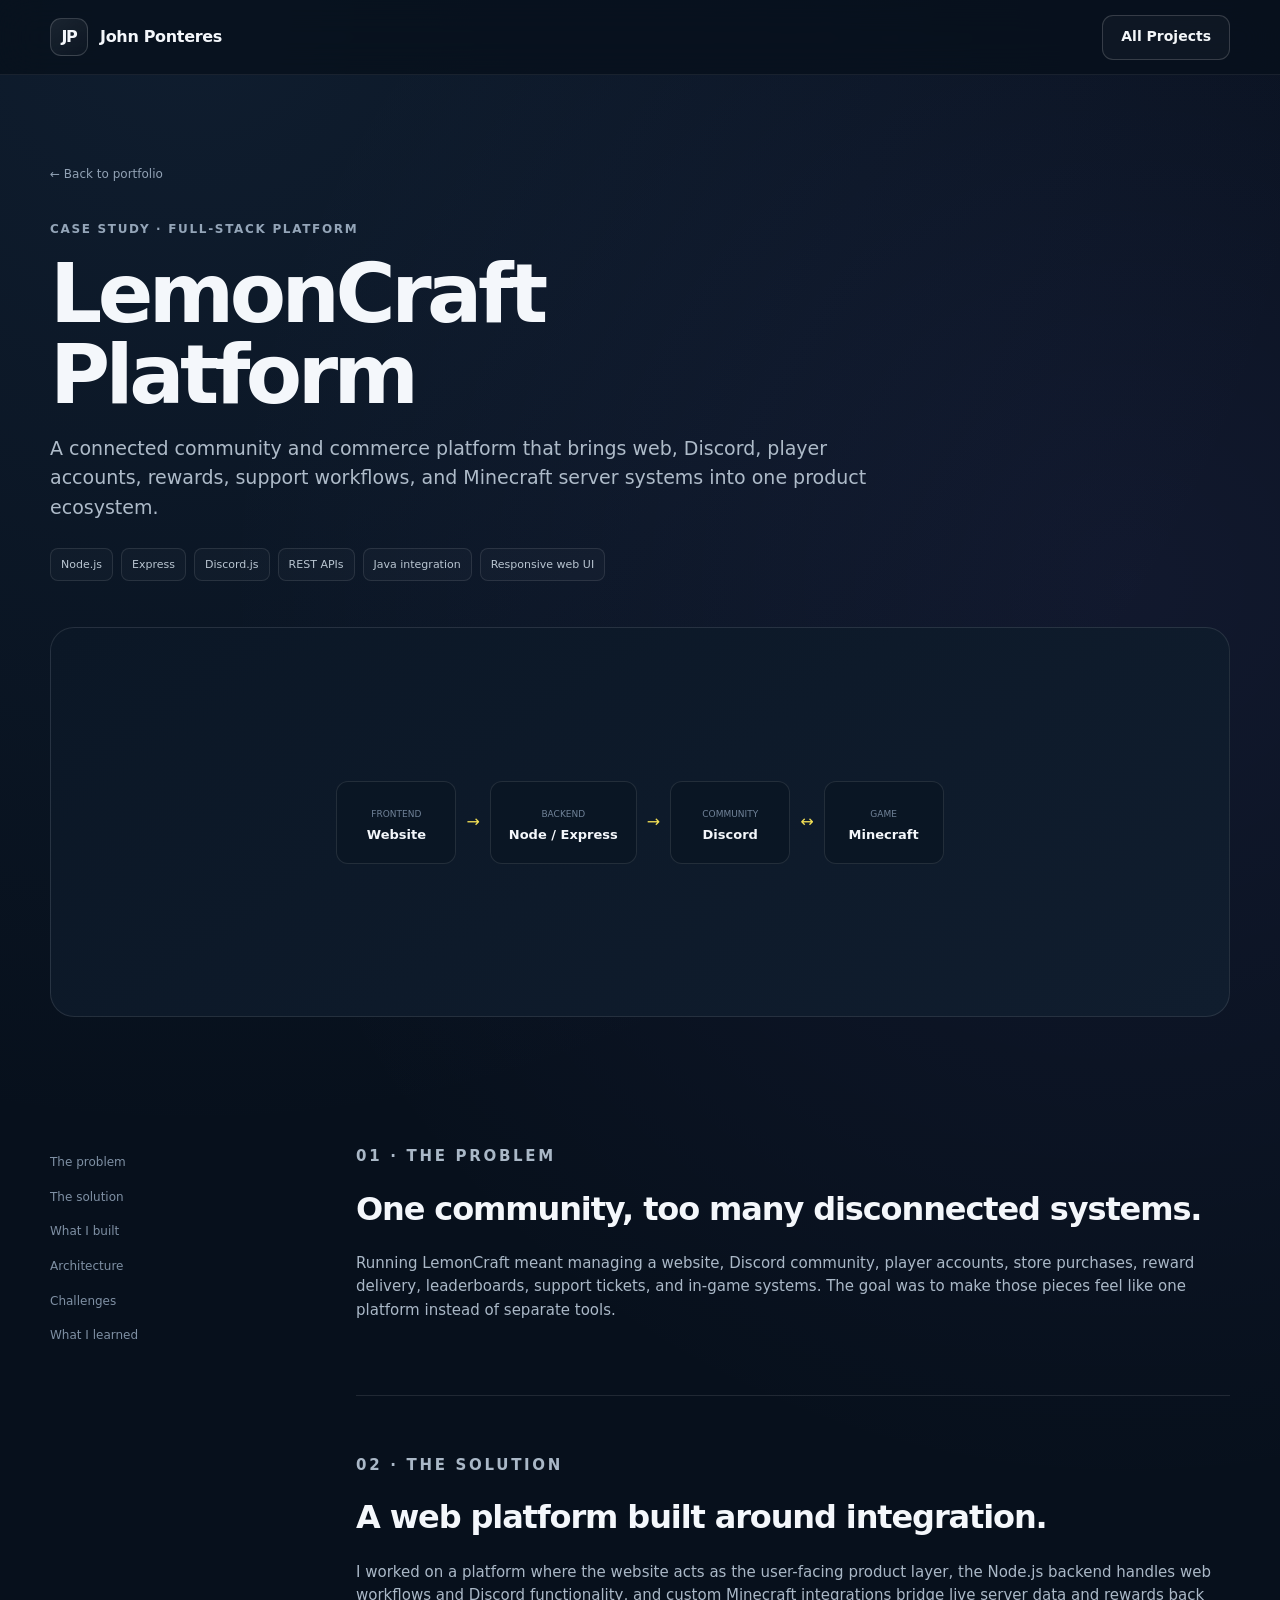
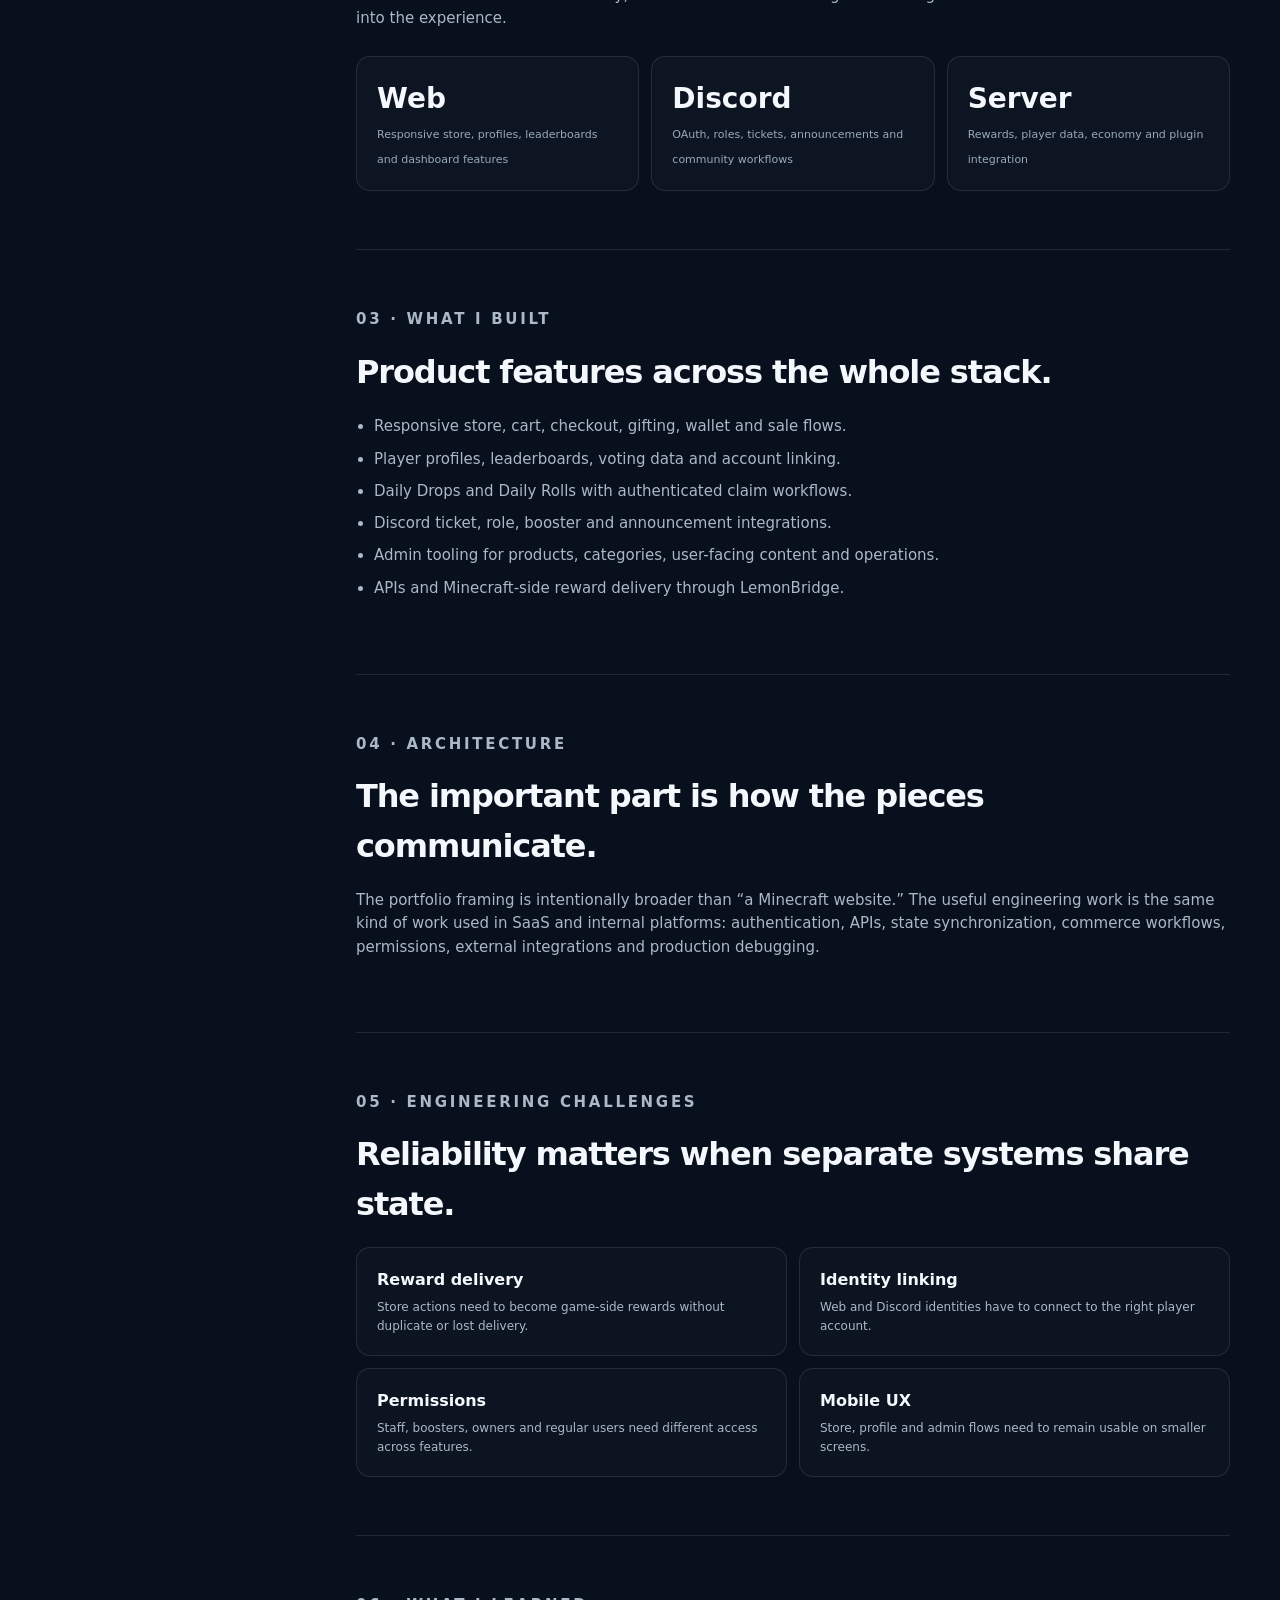
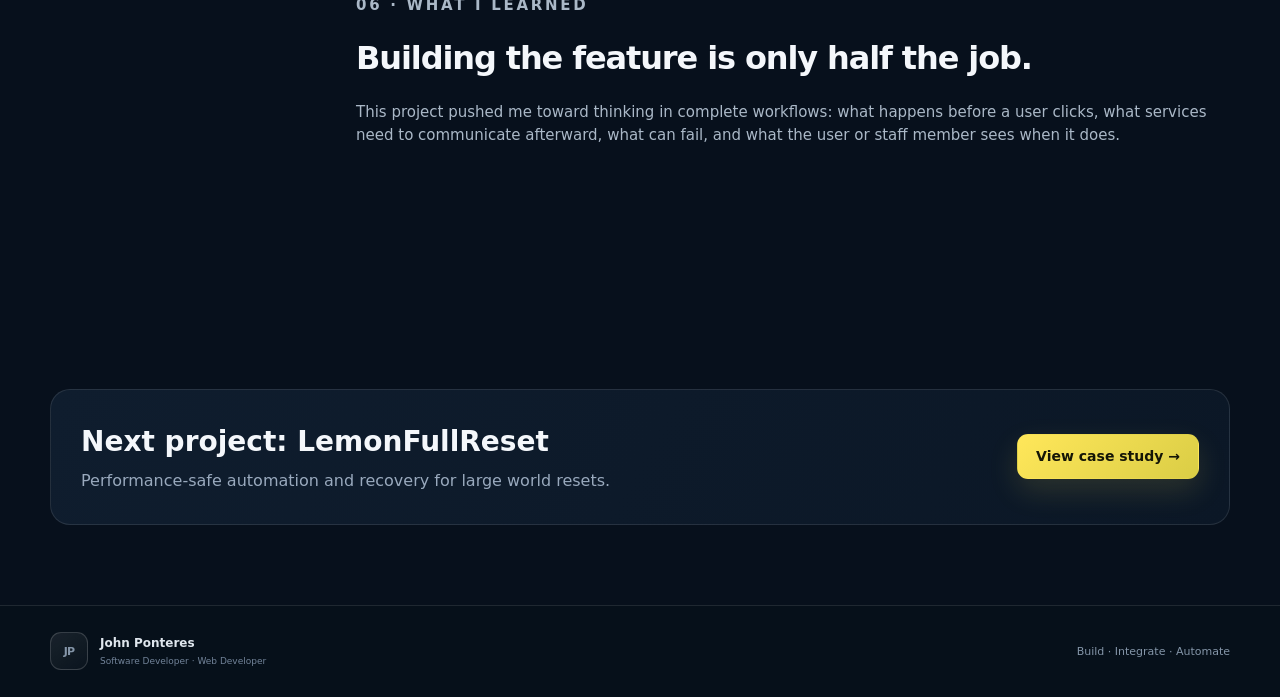
==== projects/lemoncraft.html @ 07e92867 "Move portfolio site to repository root" ====
<!doctype html><html lang="en"><head><meta charset="utf-8"><meta name="viewport" content="width=device-width,initial-scale=1"><title>LemonCraft Platform — John Ponteres</title><link rel="stylesheet" href="../case-study.css"></head><body>
<header class="nav-wrap"><nav class="nav container"><a class="brand" href="../index.html"><span class="brand-mark">JP</span><span class="brand-name">John Ponteres</span></a><a class="btn btn-ghost" href="../index.html#projects">All Projects</a></nav></header>
<main><section class="container case-hero"><a class="back-link" href="../index.html#projects">← Back to portfolio</a><div class="case-kicker">CASE STUDY · FULL-STACK PLATFORM</div><h1 class="case-title">LemonCraft Platform</h1><p class="case-lede">A connected community and commerce platform that brings web, Discord, player accounts, rewards, support workflows, and Minecraft server systems into one product ecosystem.</p><div class="case-meta"><span>Node.js</span><span>Express</span><span>Discord.js</span><span>REST APIs</span><span>Java integration</span><span>Responsive web UI</span></div>
<div class="case-visual"><div class="flow"><div class="flow-box"><small>FRONTEND</small><b>Website</b></div><span class="flow-arrow">→</span><div class="flow-box"><small>BACKEND</small><b>Node / Express</b></div><span class="flow-arrow">→</span><div class="flow-box"><small>COMMUNITY</small><b>Discord</b></div><span class="flow-arrow">↔</span><div class="flow-box"><small>GAME</small><b>Minecraft</b></div></div></div></section>
<div class="container case-content"><aside class="case-sidebar"><a href="#problem">The problem</a><a href="#solution">The solution</a><a href="#features">What I built</a><a href="#architecture">Architecture</a><a href="#challenges">Challenges</a><a href="#learning">What I learned</a></aside><div class="case-main">
<section id="problem"><p class="eyebrow">01 · THE PROBLEM</p><h2>One community, too many disconnected systems.</h2><p>Running LemonCraft meant managing a website, Discord community, player accounts, store purchases, reward delivery, leaderboards, support tickets, and in-game systems. The goal was to make those pieces feel like one platform instead of separate tools.</p></section>
<section id="solution"><p class="eyebrow">02 · THE SOLUTION</p><h2>A web platform built around integration.</h2><p>I worked on a platform where the website acts as the user-facing product layer, the Node.js backend handles web workflows and Discord functionality, and custom Minecraft integrations bridge live server data and rewards back into the experience.</p><div class="metric-row"><div class="metric"><strong>Web</strong><span>Responsive store, profiles, leaderboards and dashboard features</span></div><div class="metric"><strong>Discord</strong><span>OAuth, roles, tickets, announcements and community workflows</span></div><div class="metric"><strong>Server</strong><span>Rewards, player data, economy and plugin integration</span></div></div></section>
<section id="features"><p class="eyebrow">03 · WHAT I BUILT</p><h2>Product features across the whole stack.</h2><ul><li>Responsive store, cart, checkout, gifting, wallet and sale flows.</li><li>Player profiles, leaderboards, voting data and account linking.</li><li>Daily Drops and Daily Rolls with authenticated claim workflows.</li><li>Discord ticket, role, booster and announcement integrations.</li><li>Admin tooling for products, categories, user-facing content and operations.</li><li>APIs and Minecraft-side reward delivery through LemonBridge.</li></ul></section>
<section id="architecture"><p class="eyebrow">04 · ARCHITECTURE</p><h2>The important part is how the pieces communicate.</h2><p>The portfolio framing is intentionally broader than “a Minecraft website.” The useful engineering work is the same kind of work used in SaaS and internal platforms: authentication, APIs, state synchronization, commerce workflows, permissions, external integrations and production debugging.</p></section>
<section id="challenges"><p class="eyebrow">05 · ENGINEERING CHALLENGES</p><h2>Reliability matters when separate systems share state.</h2><div class="lessons"><div class="lesson"><b>Reward delivery</b><p>Store actions need to become game-side rewards without duplicate or lost delivery.</p></div><div class="lesson"><b>Identity linking</b><p>Web and Discord identities have to connect to the right player account.</p></div><div class="lesson"><b>Permissions</b><p>Staff, boosters, owners and regular users need different access across features.</p></div><div class="lesson"><b>Mobile UX</b><p>Store, profile and admin flows need to remain usable on smaller screens.</p></div></div></section>
<section id="learning"><p class="eyebrow">06 · WHAT I LEARNED</p><h2>Building the feature is only half the job.</h2><p>This project pushed me toward thinking in complete workflows: what happens before a user clicks, what services need to communicate afterward, what can fail, and what the user or staff member sees when it does.</p></section>
</div></div>
<section class="container case-footer-cta"><div class="case-footer-card"><div><h2>Next project: LemonFullReset</h2><p>Performance-safe automation and recovery for large world resets.</p></div><a class="btn btn-accent" href="lemonfullreset.html">View case study →</a></div></section></main><footer><div class="container footer-inner"><div class="brand"><span class="brand-mark">JP</span><div><b>John Ponteres</b><small>Software Developer · Web Developer</small></div></div><p>Build · Integrate · Automate</p></div></footer></body></html>
---- case-study.css ----
@import url('../styles.css');
.case-hero{padding:86px 0 58px}.back-link{display:inline-flex;gap:8px;color:#91a1b4;font-size:12px;margin-bottom:36px}.case-kicker{display:flex;align-items:center;gap:10px;color:#94a5b8;font-size:12px;letter-spacing:.14em;font-weight:750}.case-title{font-size:clamp(46px,7vw,82px);letter-spacing:-.055em;line-height:.98;margin:16px 0 18px}.case-lede{font-size:19px;color:#aebbc9;max-width:820px}.case-meta{display:flex;flex-wrap:wrap;gap:8px;margin-top:26px}.case-meta span{border:1px solid var(--line);background:rgba(255,255,255,.025);padding:7px 10px;border-radius:8px;font-size:11px;color:#b9c5d1}.case-visual{margin:46px 0 0;border:1px solid var(--line);border-radius:24px;background:linear-gradient(145deg,#0b1726,#101d2e);min-height:390px;display:grid;place-items:center;padding:30px;overflow:hidden}.case-content{display:grid;grid-template-columns:250px 1fr;gap:56px;padding:70px 0}.case-sidebar{position:sticky;top:100px;height:max-content}.case-sidebar a{display:block;color:#7f90a4;font-size:12px;padding:8px 0}.case-sidebar a:hover{color:#fff}.case-main section{padding:0 0 58px;margin-bottom:58px;border-bottom:1px solid var(--line)}.case-main section:last-child{border-bottom:0}.case-main h2{font-size:32px;letter-spacing:-.035em;margin:0 0 18px}.case-main h3{font-size:19px;margin:28px 0 10px}.case-main p,.case-main li{color:#aab8c7;font-size:15px}.case-main ul{padding-left:18px}.case-main li{margin:9px 0}.metric-row{display:grid;grid-template-columns:repeat(3,1fr);gap:12px;margin-top:26px}.metric{border:1px solid var(--line);background:rgba(255,255,255,.025);border-radius:14px;padding:20px}.metric strong{display:block;font-size:28px}.metric span{color:var(--muted);font-size:11px}.flow{display:grid;grid-template-columns:repeat(7,auto);gap:10px;align-items:center;justify-content:center;width:100%}.flow-box{min-width:120px;border:1px solid var(--line);border-radius:12px;padding:18px;text-align:center;background:#0a1624}.flow-box b{display:block;font-size:13px}.flow-box small{color:#718399;font-size:9px}.flow-arrow{color:var(--accent)}.case-terminal{width:min(100%,760px)}.lessons{display:grid;grid-template-columns:1fr 1fr;gap:12px}.lesson{border:1px solid var(--line);border-radius:14px;padding:20px;background:rgba(255,255,255,.02)}.lesson b{display:block;margin-bottom:5px}.lesson p{font-size:12px;margin:0}.case-footer-cta{padding:40px 0 80px}.case-footer-card{border:1px solid var(--line);border-radius:20px;padding:30px;display:flex;align-items:center;justify-content:space-between;gap:24px;background:linear-gradient(120deg,#0f1d2e,#0b1726)}.case-footer-card h2{margin:0;font-size:28px}.case-footer-card p{color:var(--muted);margin:6px 0 0}
@media(max-width:780px){.case-content{grid-template-columns:1fr;gap:20px}.case-sidebar{position:static;display:flex;gap:15px;overflow:auto;padding-bottom:10px}.case-sidebar a{white-space:nowrap}.metric-row{grid-template-columns:1fr}.lessons{grid-template-columns:1fr}.flow{grid-template-columns:1fr}.flow-arrow{transform:rotate(90deg);text-align:center}.case-footer-card{flex-direction:column;align-items:flex-start}.case-visual{min-height:320px}}
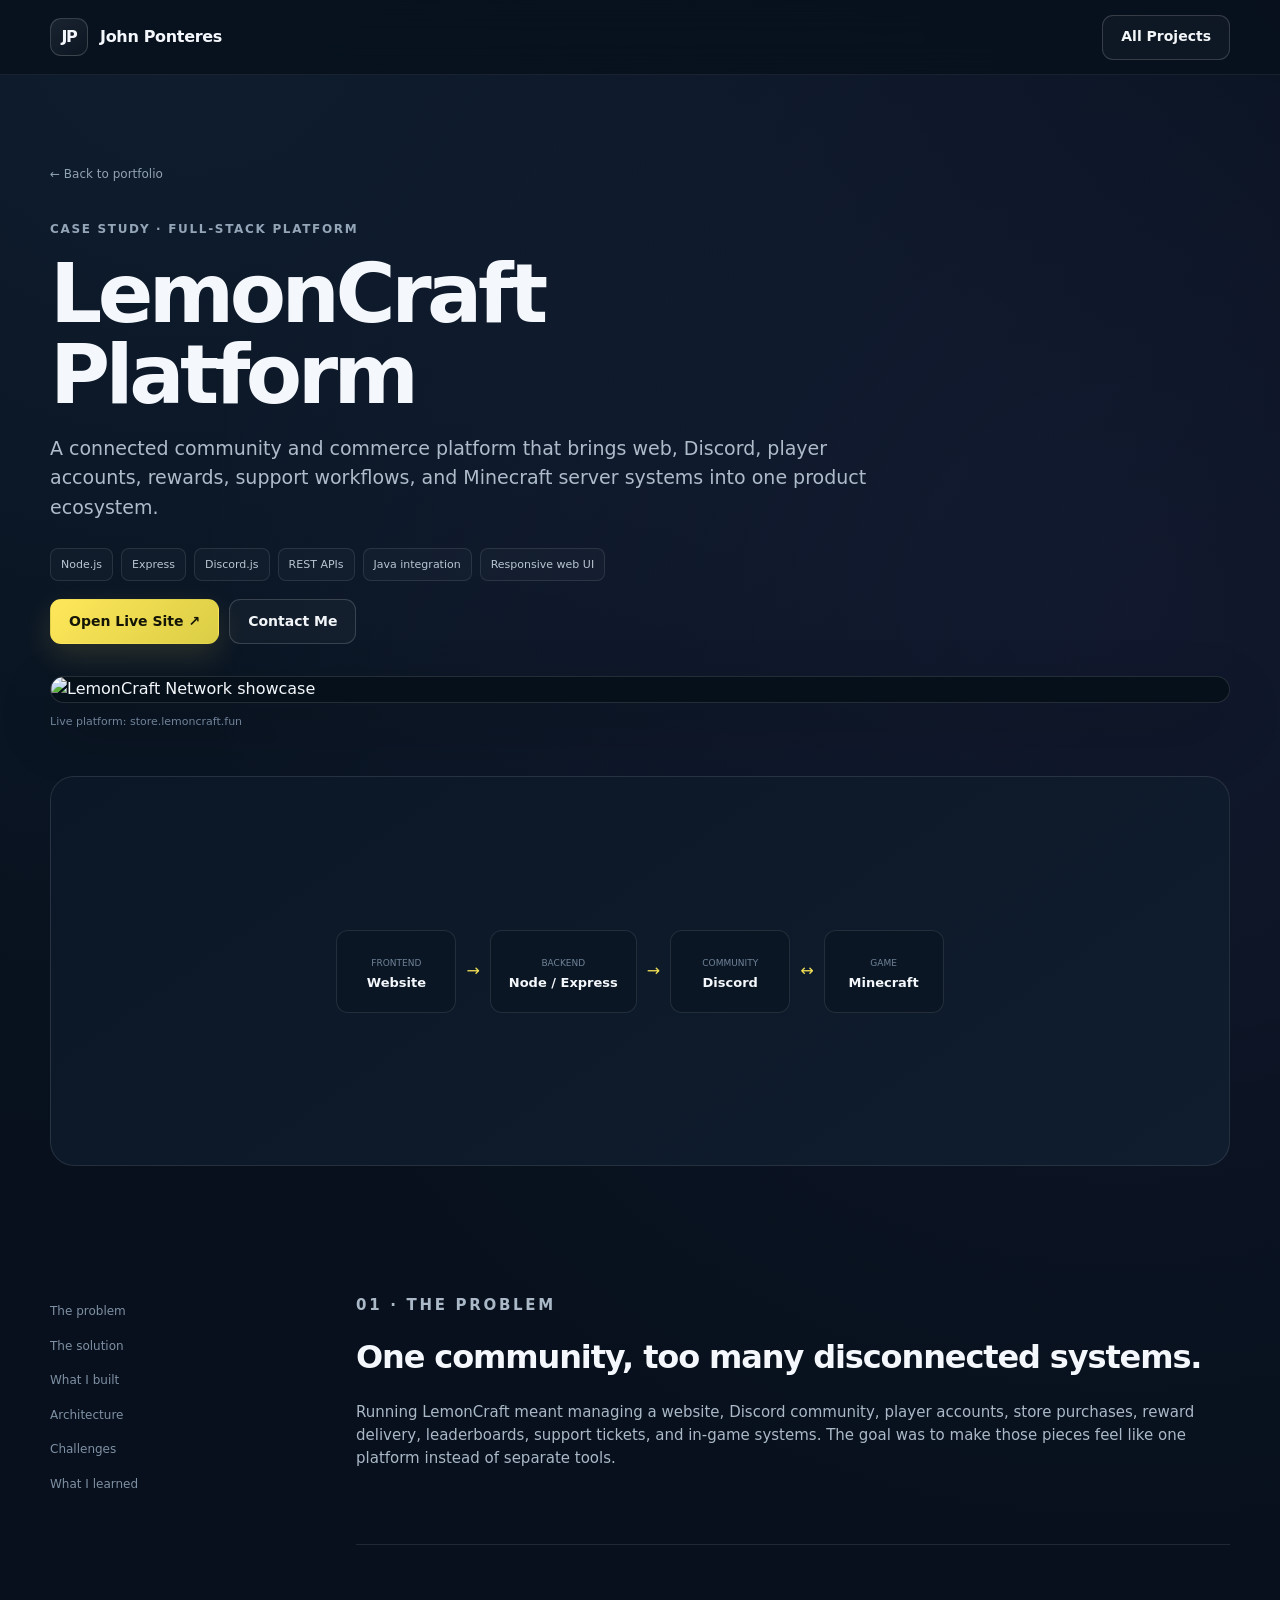
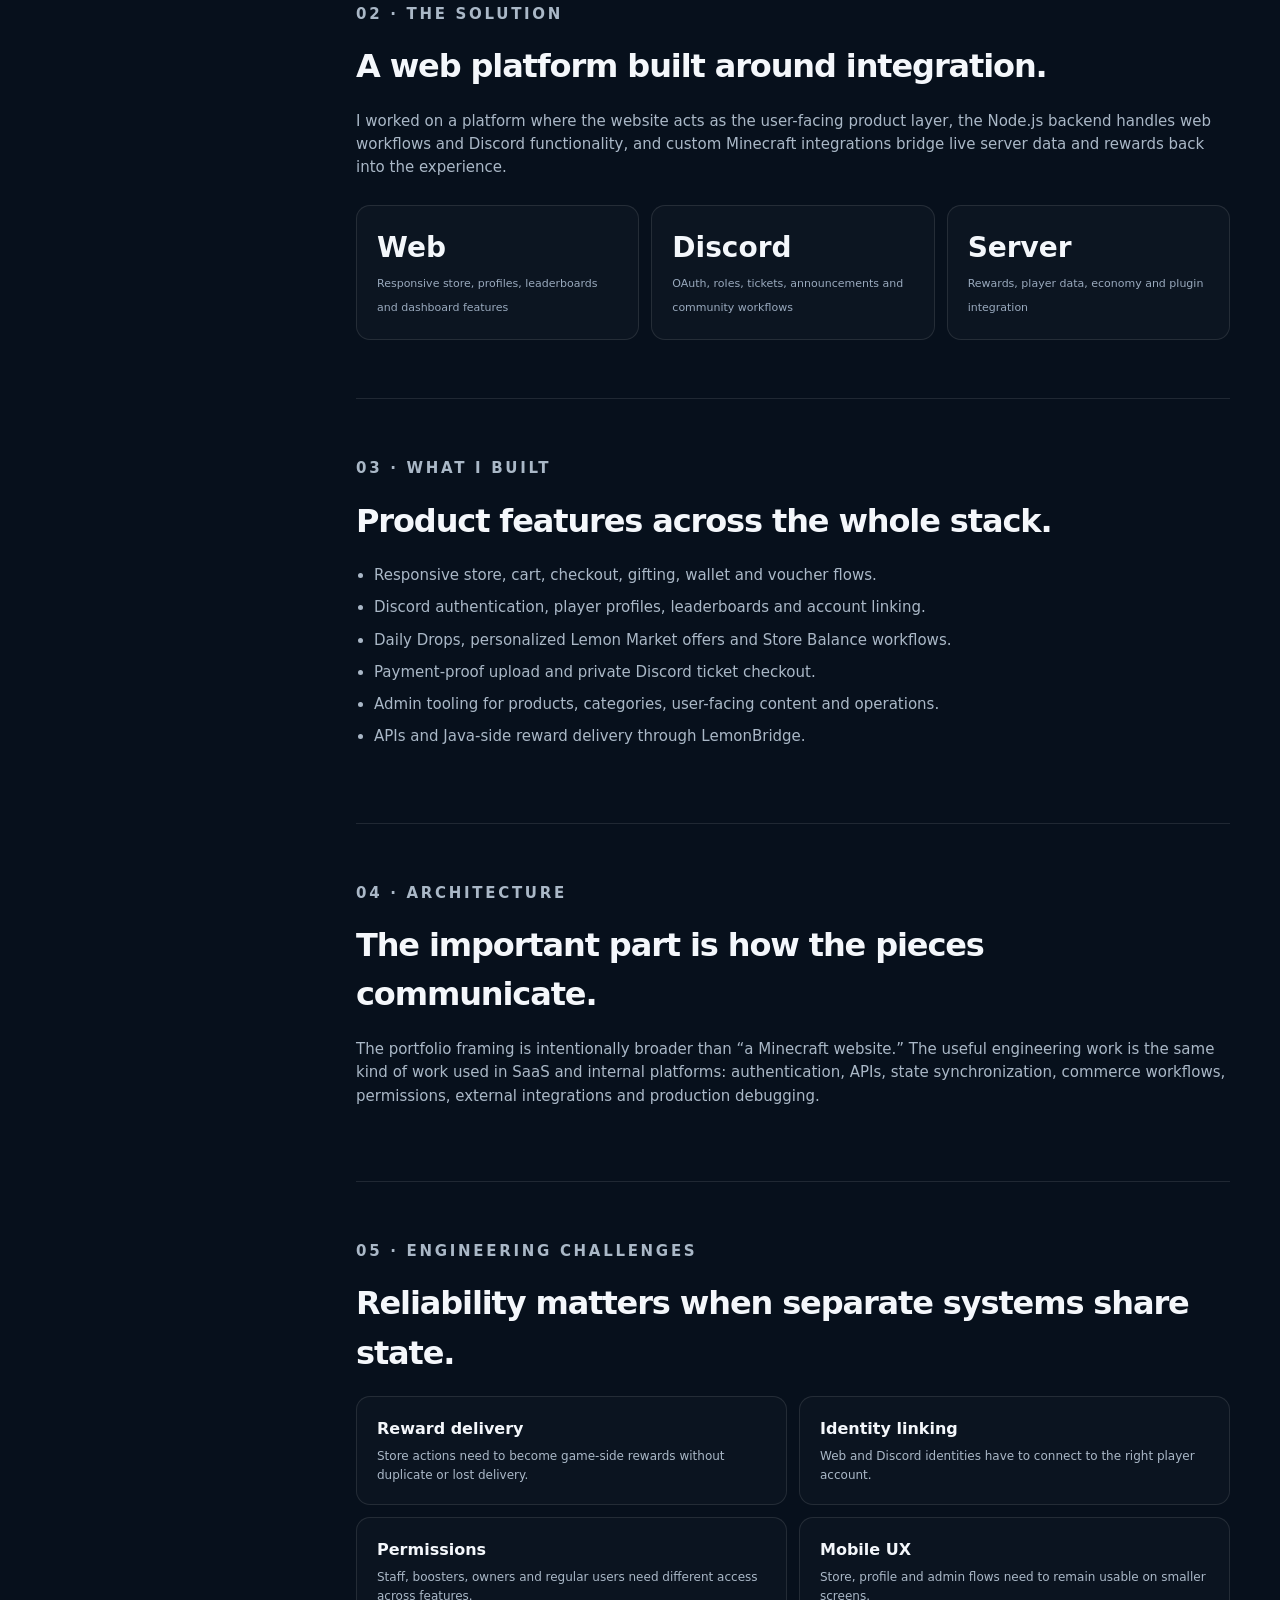
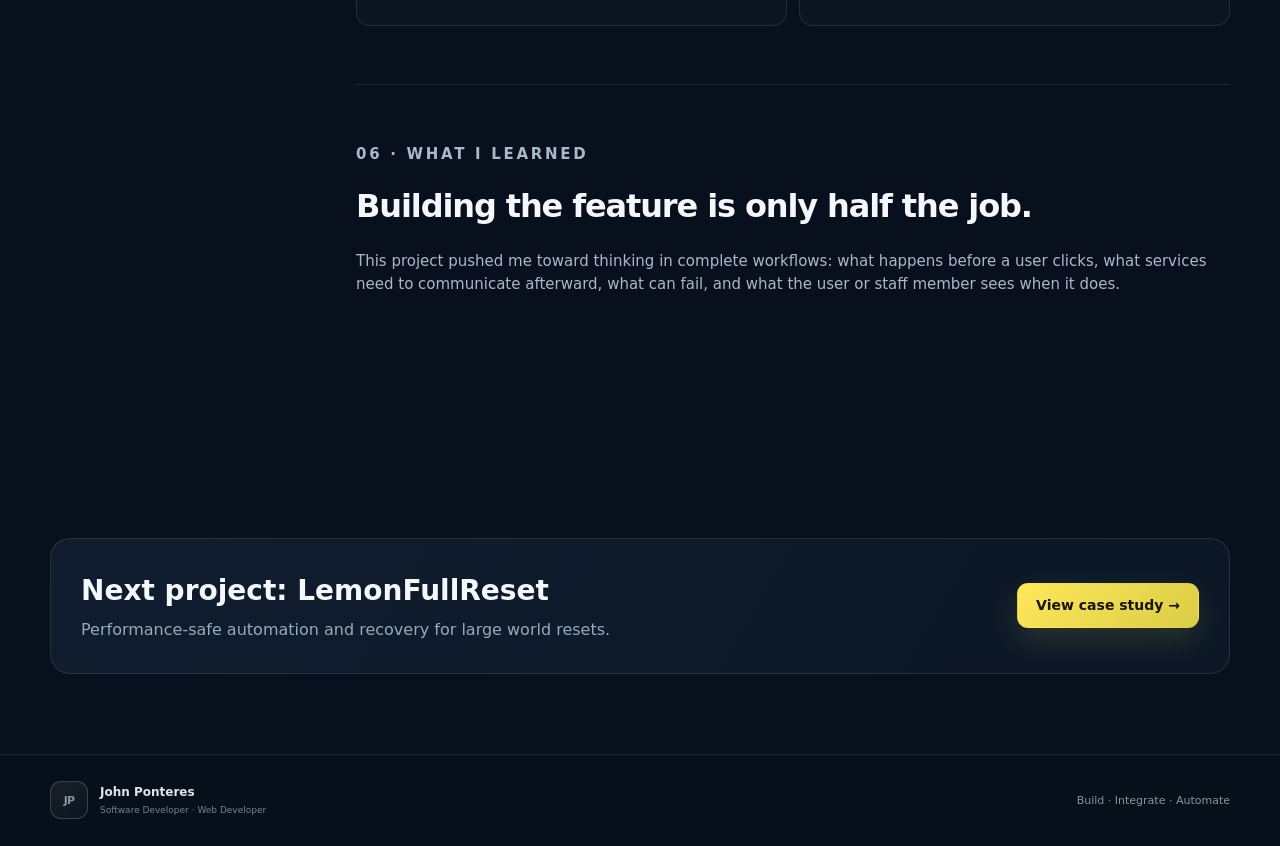
==== commit 73a6d518: "Add live LemonCraft product evidence to case study" ====
--- a/projects/lemoncraft.html
+++ b/projects/lemoncraft.html
@@ -1,11 +1,11 @@
 <!doctype html><html lang="en"><head><meta charset="utf-8"><meta name="viewport" content="width=device-width,initial-scale=1"><title>LemonCraft Platform — John Ponteres</title><link rel="stylesheet" href="../case-study.css"></head><body>
 <header class="nav-wrap"><nav class="nav container"><a class="brand" href="../index.html"><span class="brand-mark">JP</span><span class="brand-name">John Ponteres</span></a><a class="btn btn-ghost" href="../index.html#projects">All Projects</a></nav></header>
-<main><section class="container case-hero"><a class="back-link" href="../index.html#projects">← Back to portfolio</a><div class="case-kicker">CASE STUDY · FULL-STACK PLATFORM</div><h1 class="case-title">LemonCraft Platform</h1><p class="case-lede">A connected community and commerce platform that brings web, Discord, player accounts, rewards, support workflows, and Minecraft server systems into one product ecosystem.</p><div class="case-meta"><span>Node.js</span><span>Express</span><span>Discord.js</span><span>REST APIs</span><span>Java integration</span><span>Responsive web UI</span></div>
-<div class="case-visual"><div class="flow"><div class="flow-box"><small>FRONTEND</small><b>Website</b></div><span class="flow-arrow">→</span><div class="flow-box"><small>BACKEND</small><b>Node / Express</b></div><span class="flow-arrow">→</span><div class="flow-box"><small>COMMUNITY</small><b>Discord</b></div><span class="flow-arrow">↔</span><div class="flow-box"><small>GAME</small><b>Minecraft</b></div></div></div></section>
+<main><section class="container case-hero"><a class="back-link" href="../index.html#projects">← Back to portfolio</a><div class="case-kicker">CASE STUDY · FULL-STACK PLATFORM</div><h1 class="case-title">LemonCraft Platform</h1><p class="case-lede">A connected community and commerce platform that brings web, Discord, player accounts, rewards, support workflows, and Minecraft server systems into one product ecosystem.</p><div class="case-meta"><span>Node.js</span><span>Express</span><span>Discord.js</span><span>REST APIs</span><span>Java integration</span><span>Responsive web UI</span></div><div class="case-actions"><a class="btn btn-accent" href="https://store.lemoncraft.fun" target="_blank" rel="noreferrer">Open Live Site ↗</a><a class="btn btn-ghost" href="../index.html#contact">Contact Me</a></div>
+<div class="case-screenshot" style="margin-top:32px"><img src="https://store.lemoncraft.fun/lemoncraft-showcase.png" alt="LemonCraft Network showcase"></div><p class="case-note">Live platform: store.lemoncraft.fun</p><div class="case-visual"><div class="flow"><div class="flow-box"><small>FRONTEND</small><b>Website</b></div><span class="flow-arrow">→</span><div class="flow-box"><small>BACKEND</small><b>Node / Express</b></div><span class="flow-arrow">→</span><div class="flow-box"><small>COMMUNITY</small><b>Discord</b></div><span class="flow-arrow">↔</span><div class="flow-box"><small>GAME</small><b>Minecraft</b></div></div></div></section>
 <div class="container case-content"><aside class="case-sidebar"><a href="#problem">The problem</a><a href="#solution">The solution</a><a href="#features">What I built</a><a href="#architecture">Architecture</a><a href="#challenges">Challenges</a><a href="#learning">What I learned</a></aside><div class="case-main">
 <section id="problem"><p class="eyebrow">01 · THE PROBLEM</p><h2>One community, too many disconnected systems.</h2><p>Running LemonCraft meant managing a website, Discord community, player accounts, store purchases, reward delivery, leaderboards, support tickets, and in-game systems. The goal was to make those pieces feel like one platform instead of separate tools.</p></section>
 <section id="solution"><p class="eyebrow">02 · THE SOLUTION</p><h2>A web platform built around integration.</h2><p>I worked on a platform where the website acts as the user-facing product layer, the Node.js backend handles web workflows and Discord functionality, and custom Minecraft integrations bridge live server data and rewards back into the experience.</p><div class="metric-row"><div class="metric"><strong>Web</strong><span>Responsive store, profiles, leaderboards and dashboard features</span></div><div class="metric"><strong>Discord</strong><span>OAuth, roles, tickets, announcements and community workflows</span></div><div class="metric"><strong>Server</strong><span>Rewards, player data, economy and plugin integration</span></div></div></section>
-<section id="features"><p class="eyebrow">03 · WHAT I BUILT</p><h2>Product features across the whole stack.</h2><ul><li>Responsive store, cart, checkout, gifting, wallet and sale flows.</li><li>Player profiles, leaderboards, voting data and account linking.</li><li>Daily Drops and Daily Rolls with authenticated claim workflows.</li><li>Discord ticket, role, booster and announcement integrations.</li><li>Admin tooling for products, categories, user-facing content and operations.</li><li>APIs and Minecraft-side reward delivery through LemonBridge.</li></ul></section>
+<section id="features"><p class="eyebrow">03 · WHAT I BUILT</p><h2>Product features across the whole stack.</h2><ul><li>Responsive store, cart, checkout, gifting, wallet and voucher flows.</li><li>Discord authentication, player profiles, leaderboards and account linking.</li><li>Daily Drops, personalized Lemon Market offers and Store Balance workflows.</li><li>Payment-proof upload and private Discord ticket checkout.</li><li>Admin tooling for products, categories, user-facing content and operations.</li><li>APIs and Java-side reward delivery through LemonBridge.</li></ul></section>
 <section id="architecture"><p class="eyebrow">04 · ARCHITECTURE</p><h2>The important part is how the pieces communicate.</h2><p>The portfolio framing is intentionally broader than “a Minecraft website.” The useful engineering work is the same kind of work used in SaaS and internal platforms: authentication, APIs, state synchronization, commerce workflows, permissions, external integrations and production debugging.</p></section>
 <section id="challenges"><p class="eyebrow">05 · ENGINEERING CHALLENGES</p><h2>Reliability matters when separate systems share state.</h2><div class="lessons"><div class="lesson"><b>Reward delivery</b><p>Store actions need to become game-side rewards without duplicate or lost delivery.</p></div><div class="lesson"><b>Identity linking</b><p>Web and Discord identities have to connect to the right player account.</p></div><div class="lesson"><b>Permissions</b><p>Staff, boosters, owners and regular users need different access across features.</p></div><div class="lesson"><b>Mobile UX</b><p>Store, profile and admin flows need to remain usable on smaller screens.</p></div></div></section>
 <section id="learning"><p class="eyebrow">06 · WHAT I LEARNED</p><h2>Building the feature is only half the job.</h2><p>This project pushed me toward thinking in complete workflows: what happens before a user clicks, what services need to communicate afterward, what can fail, and what the user or staff member sees when it does.</p></section>
--- a/case-study.css
+++ b/case-study.css
@@ -1,3 +1,14 @@
 @import url('../styles.css');
 .case-hero{padding:86px 0 58px}.back-link{display:inline-flex;gap:8px;color:#91a1b4;font-size:12px;margin-bottom:36px}.case-kicker{display:flex;align-items:center;gap:10px;color:#94a5b8;font-size:12px;letter-spacing:.14em;font-weight:750}.case-title{font-size:clamp(46px,7vw,82px);letter-spacing:-.055em;line-height:.98;margin:16px 0 18px}.case-lede{font-size:19px;color:#aebbc9;max-width:820px}.case-meta{display:flex;flex-wrap:wrap;gap:8px;margin-top:26px}.case-meta span{border:1px solid var(--line);background:rgba(255,255,255,.025);padding:7px 10px;border-radius:8px;font-size:11px;color:#b9c5d1}.case-visual{margin:46px 0 0;border:1px solid var(--line);border-radius:24px;background:linear-gradient(145deg,#0b1726,#101d2e);min-height:390px;display:grid;place-items:center;padding:30px;overflow:hidden}.case-content{display:grid;grid-template-columns:250px 1fr;gap:56px;padding:70px 0}.case-sidebar{position:sticky;top:100px;height:max-content}.case-sidebar a{display:block;color:#7f90a4;font-size:12px;padding:8px 0}.case-sidebar a:hover{color:#fff}.case-main section{padding:0 0 58px;margin-bottom:58px;border-bottom:1px solid var(--line)}.case-main section:last-child{border-bottom:0}.case-main h2{font-size:32px;letter-spacing:-.035em;margin:0 0 18px}.case-main h3{font-size:19px;margin:28px 0 10px}.case-main p,.case-main li{color:#aab8c7;font-size:15px}.case-main ul{padding-left:18px}.case-main li{margin:9px 0}.metric-row{display:grid;grid-template-columns:repeat(3,1fr);gap:12px;margin-top:26px}.metric{border:1px solid var(--line);background:rgba(255,255,255,.025);border-radius:14px;padding:20px}.metric strong{display:block;font-size:28px}.metric span{color:var(--muted);font-size:11px}.flow{display:grid;grid-template-columns:repeat(7,auto);gap:10px;align-items:center;justify-content:center;width:100%}.flow-box{min-width:120px;border:1px solid var(--line);border-radius:12px;padding:18px;text-align:center;background:#0a1624}.flow-box b{display:block;font-size:13px}.flow-box small{color:#718399;font-size:9px}.flow-arrow{color:var(--accent)}.case-terminal{width:min(100%,760px)}.lessons{display:grid;grid-template-columns:1fr 1fr;gap:12px}.lesson{border:1px solid var(--line);border-radius:14px;padding:20px;background:rgba(255,255,255,.02)}.lesson b{display:block;margin-bottom:5px}.lesson p{font-size:12px;margin:0}.case-footer-cta{padding:40px 0 80px}.case-footer-card{border:1px solid var(--line);border-radius:20px;padding:30px;display:flex;align-items:center;justify-content:space-between;gap:24px;background:linear-gradient(120deg,#0f1d2e,#0b1726)}.case-footer-card h2{margin:0;font-size:28px}.case-footer-card p{color:var(--muted);margin:6px 0 0}
 @media(max-width:780px){.case-content{grid-template-columns:1fr;gap:20px}.case-sidebar{position:static;display:flex;gap:15px;overflow:auto;padding-bottom:10px}.case-sidebar a{white-space:nowrap}.metric-row{grid-template-columns:1fr}.lessons{grid-template-columns:1fr}.flow{grid-template-columns:1fr}.flow-arrow{transform:rotate(90deg);text-align:center}.case-footer-card{flex-direction:column;align-items:flex-start}.case-visual{min-height:320px}}
+
+
+/* Case study enhancements */
+.case-actions { display:flex; flex-wrap:wrap; gap:10px; margin:24px 0 0; }
+.case-screenshot { overflow:hidden; border:1px solid rgba(255,255,255,.12); border-radius:16px; background:#06101a; box-shadow:0 24px 60px rgba(0,0,0,.24); }
+.case-screenshot img { width:100%; display:block; object-fit:cover; object-position:center top; }
+.case-note { color:#718399; font-size:11px; margin-top:10px; }
+.inline-link { color:#f2df55; }
+.inline-link:hover { text-decoration:underline; }
+.case-meta + .case-actions { margin-top:18px; }
+@media (max-width:680px) { .case-actions { flex-direction:column; align-items:stretch; } .case-actions .btn { width:100%; } }
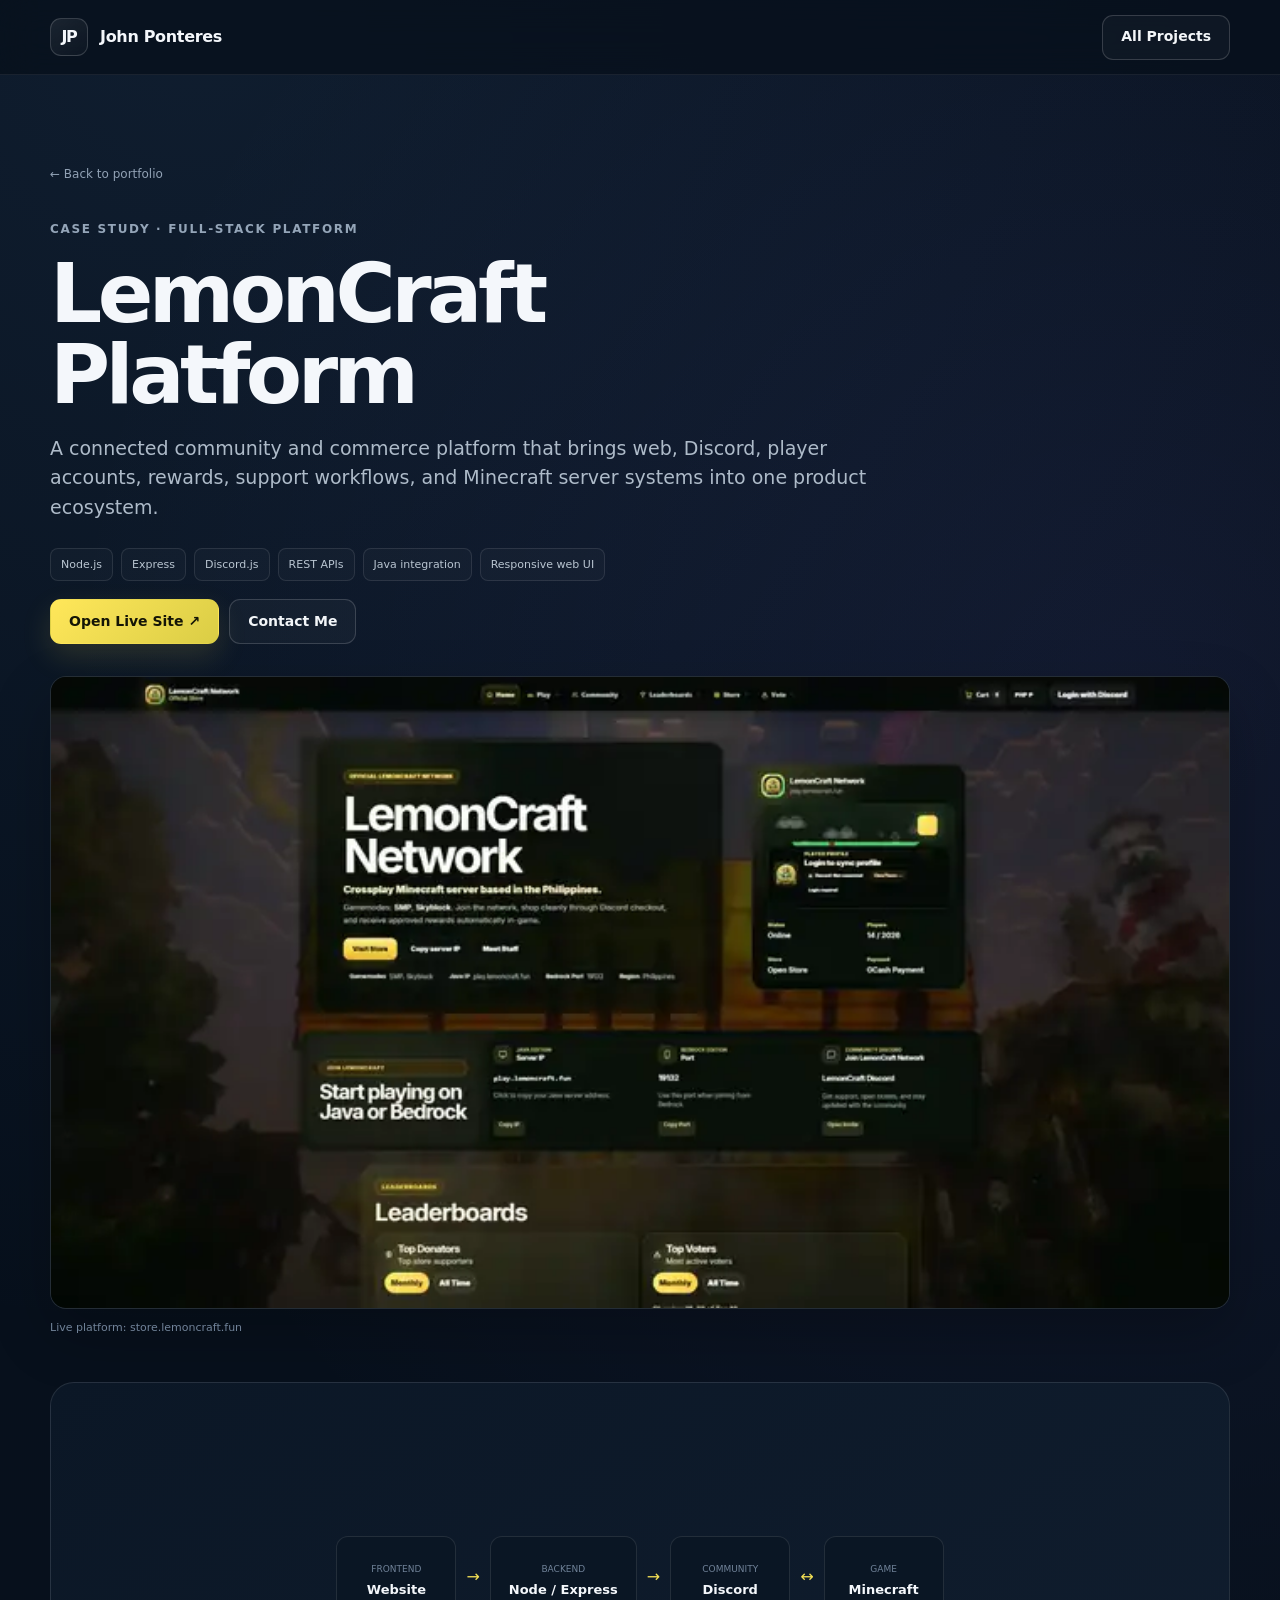
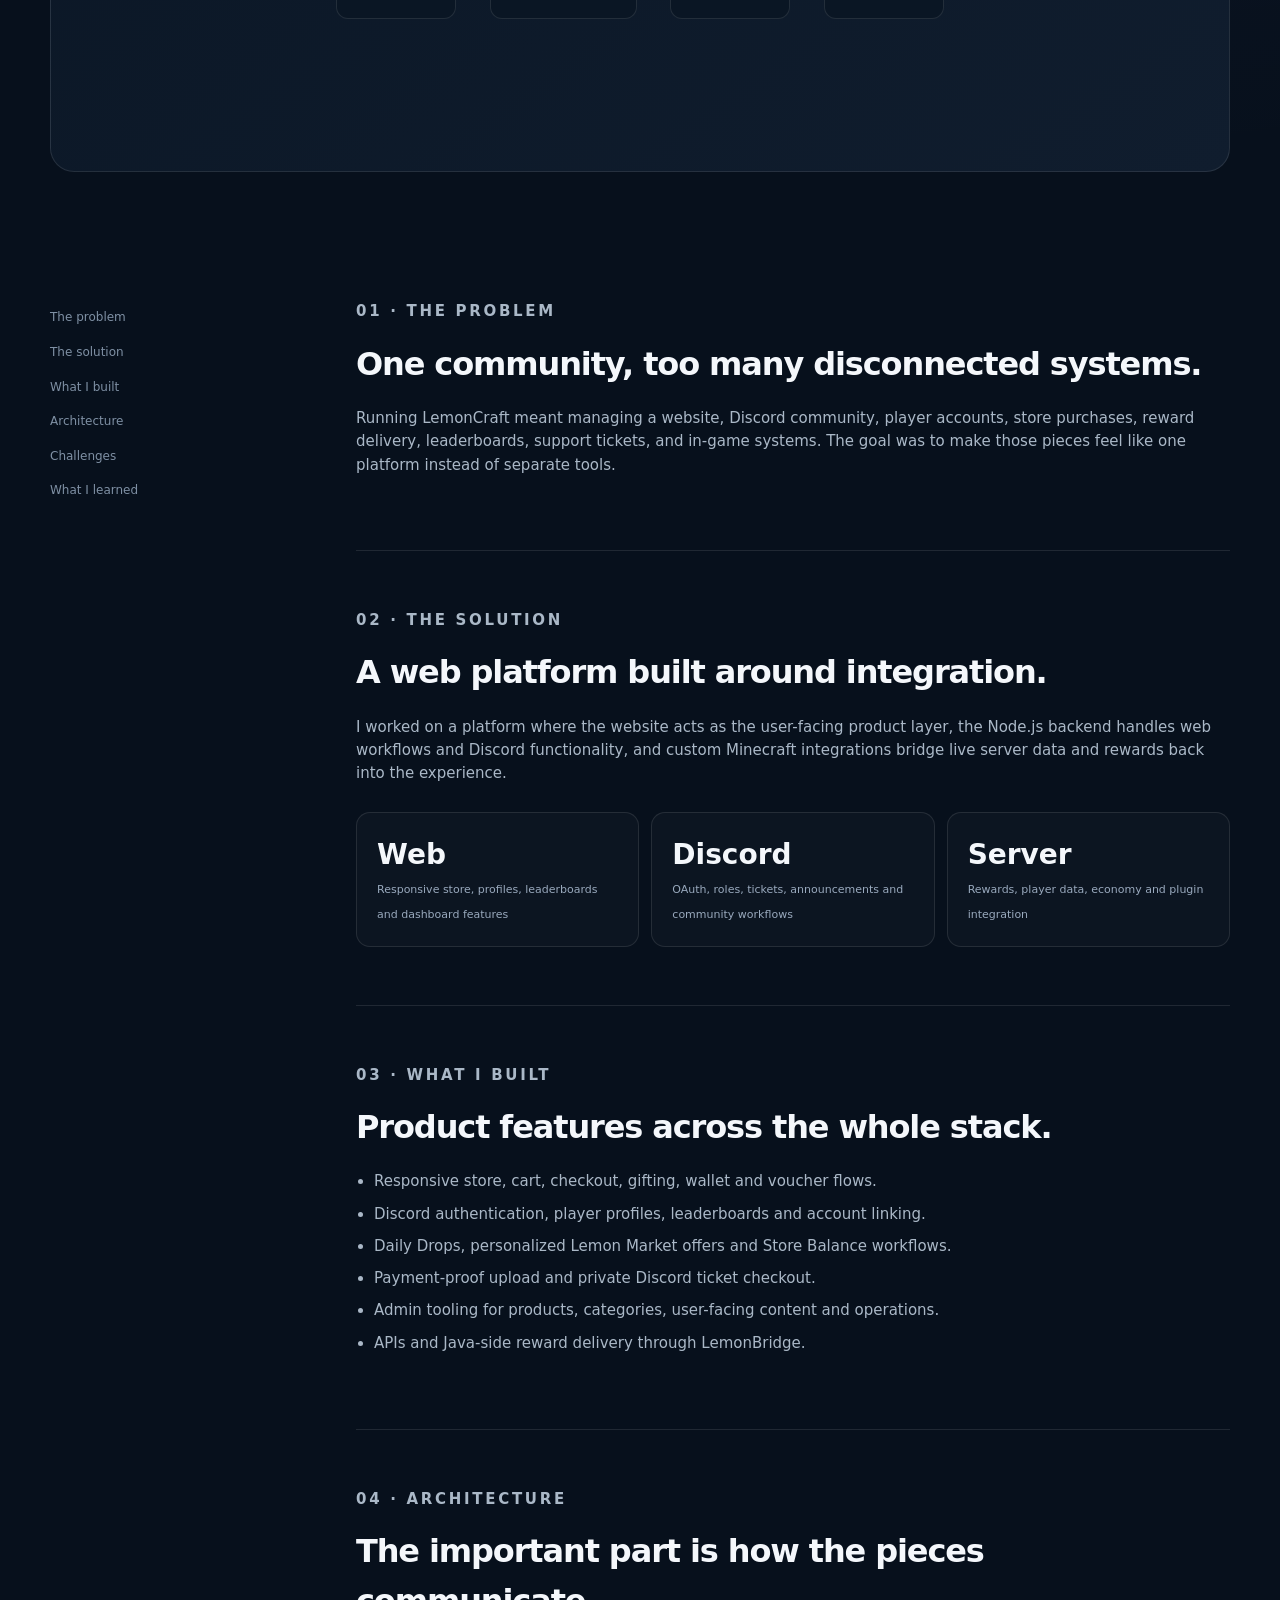
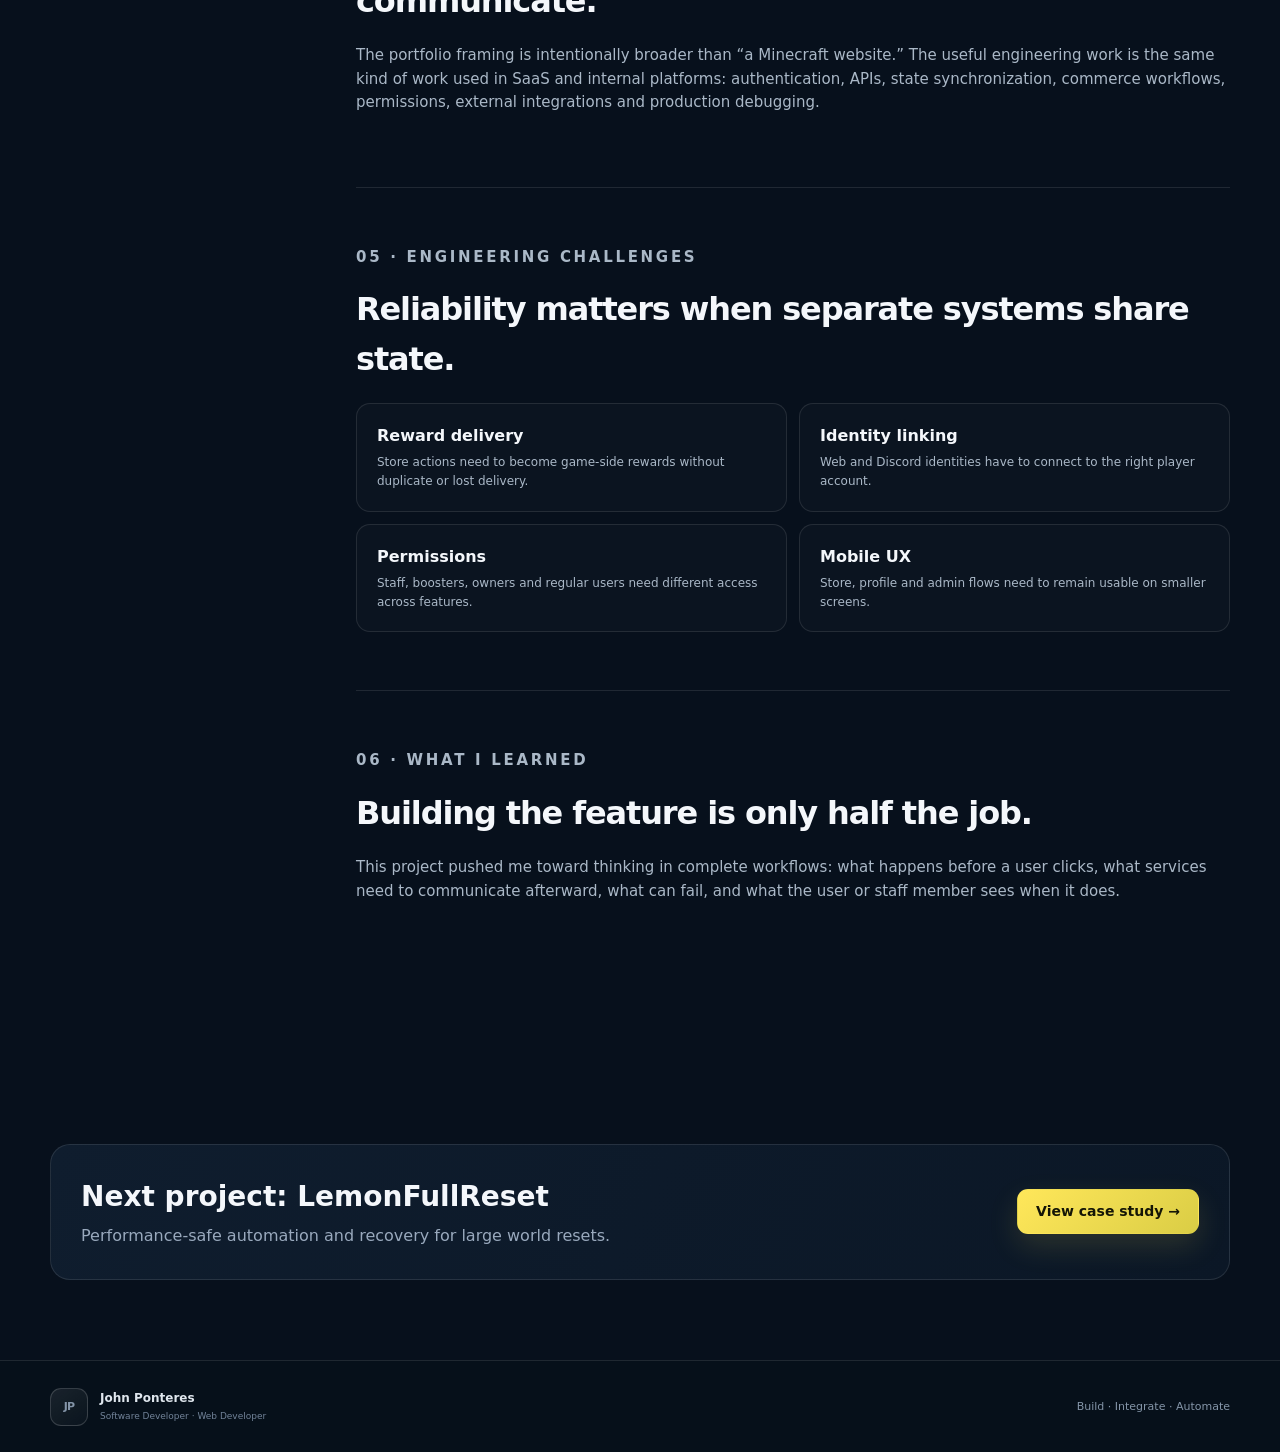
==== commit 6daf6044: "Use local LemonCraft screenshot in case study" ====
--- a/projects/lemoncraft.html
+++ b/projects/lemoncraft.html
@@ -1,7 +1,7 @@
 <!doctype html><html lang="en"><head><meta charset="utf-8"><meta name="viewport" content="width=device-width,initial-scale=1"><title>LemonCraft Platform — John Ponteres</title><link rel="stylesheet" href="../case-study.css"></head><body>
 <header class="nav-wrap"><nav class="nav container"><a class="brand" href="../index.html"><span class="brand-mark">JP</span><span class="brand-name">John Ponteres</span></a><a class="btn btn-ghost" href="../index.html#projects">All Projects</a></nav></header>
 <main><section class="container case-hero"><a class="back-link" href="../index.html#projects">← Back to portfolio</a><div class="case-kicker">CASE STUDY · FULL-STACK PLATFORM</div><h1 class="case-title">LemonCraft Platform</h1><p class="case-lede">A connected community and commerce platform that brings web, Discord, player accounts, rewards, support workflows, and Minecraft server systems into one product ecosystem.</p><div class="case-meta"><span>Node.js</span><span>Express</span><span>Discord.js</span><span>REST APIs</span><span>Java integration</span><span>Responsive web UI</span></div><div class="case-actions"><a class="btn btn-accent" href="https://store.lemoncraft.fun" target="_blank" rel="noreferrer">Open Live Site ↗</a><a class="btn btn-ghost" href="../index.html#contact">Contact Me</a></div>
-<div class="case-screenshot" style="margin-top:32px"><img src="https://store.lemoncraft.fun/lemoncraft-showcase.png" alt="LemonCraft Network showcase"></div><p class="case-note">Live platform: store.lemoncraft.fun</p><div class="case-visual"><div class="flow"><div class="flow-box"><small>FRONTEND</small><b>Website</b></div><span class="flow-arrow">→</span><div class="flow-box"><small>BACKEND</small><b>Node / Express</b></div><span class="flow-arrow">→</span><div class="flow-box"><small>COMMUNITY</small><b>Discord</b></div><span class="flow-arrow">↔</span><div class="flow-box"><small>GAME</small><b>Minecraft</b></div></div></div></section>
+<div class="case-screenshot" style="margin-top:32px"><img src="../assets/lemoncraft-card.webp" alt="LemonCraft Network showcase"></div><p class="case-note">Live platform: store.lemoncraft.fun</p><div class="case-visual"><div class="flow"><div class="flow-box"><small>FRONTEND</small><b>Website</b></div><span class="flow-arrow">→</span><div class="flow-box"><small>BACKEND</small><b>Node / Express</b></div><span class="flow-arrow">→</span><div class="flow-box"><small>COMMUNITY</small><b>Discord</b></div><span class="flow-arrow">↔</span><div class="flow-box"><small>GAME</small><b>Minecraft</b></div></div></div></section>
 <div class="container case-content"><aside class="case-sidebar"><a href="#problem">The problem</a><a href="#solution">The solution</a><a href="#features">What I built</a><a href="#architecture">Architecture</a><a href="#challenges">Challenges</a><a href="#learning">What I learned</a></aside><div class="case-main">
 <section id="problem"><p class="eyebrow">01 · THE PROBLEM</p><h2>One community, too many disconnected systems.</h2><p>Running LemonCraft meant managing a website, Discord community, player accounts, store purchases, reward delivery, leaderboards, support tickets, and in-game systems. The goal was to make those pieces feel like one platform instead of separate tools.</p></section>
 <section id="solution"><p class="eyebrow">02 · THE SOLUTION</p><h2>A web platform built around integration.</h2><p>I worked on a platform where the website acts as the user-facing product layer, the Node.js backend handles web workflows and Discord functionality, and custom Minecraft integrations bridge live server data and rewards back into the experience.</p><div class="metric-row"><div class="metric"><strong>Web</strong><span>Responsive store, profiles, leaderboards and dashboard features</span></div><div class="metric"><strong>Discord</strong><span>OAuth, roles, tickets, announcements and community workflows</span></div><div class="metric"><strong>Server</strong><span>Rewards, player data, economy and plugin integration</span></div></div></section>
